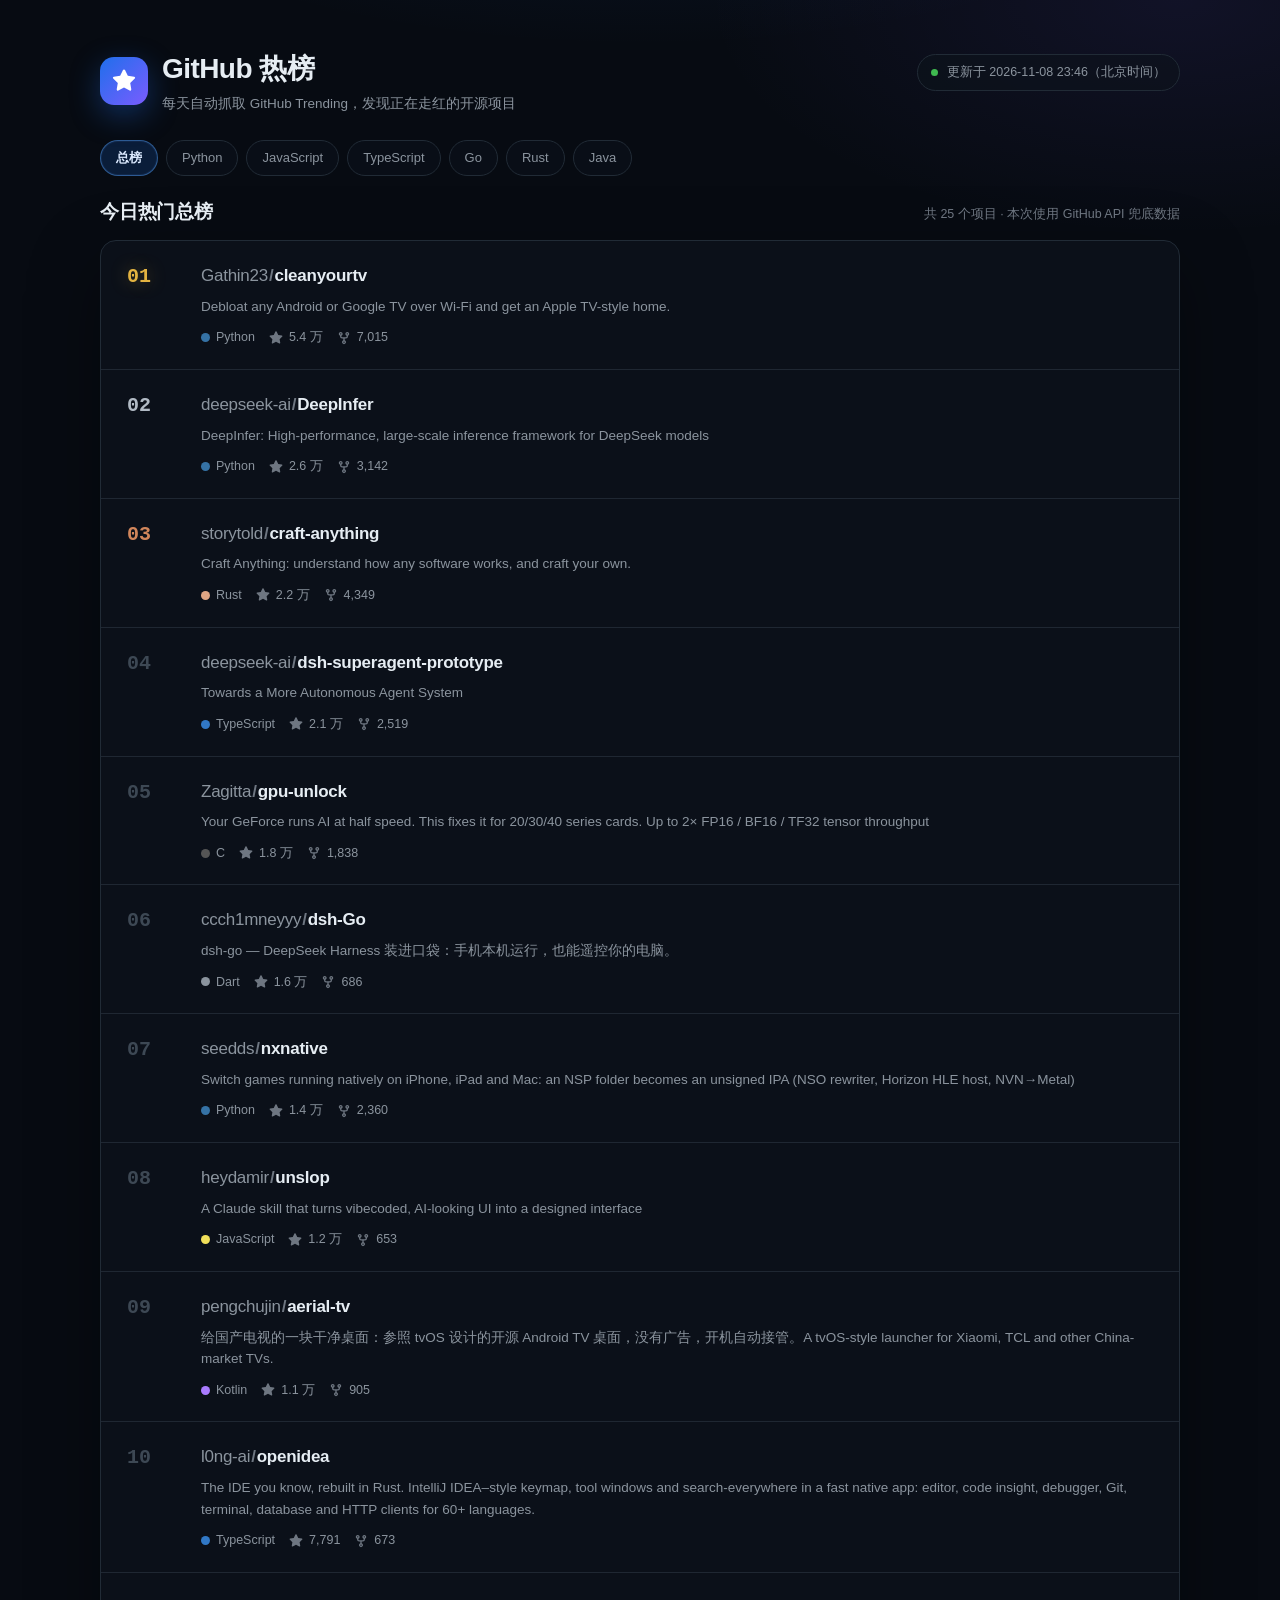
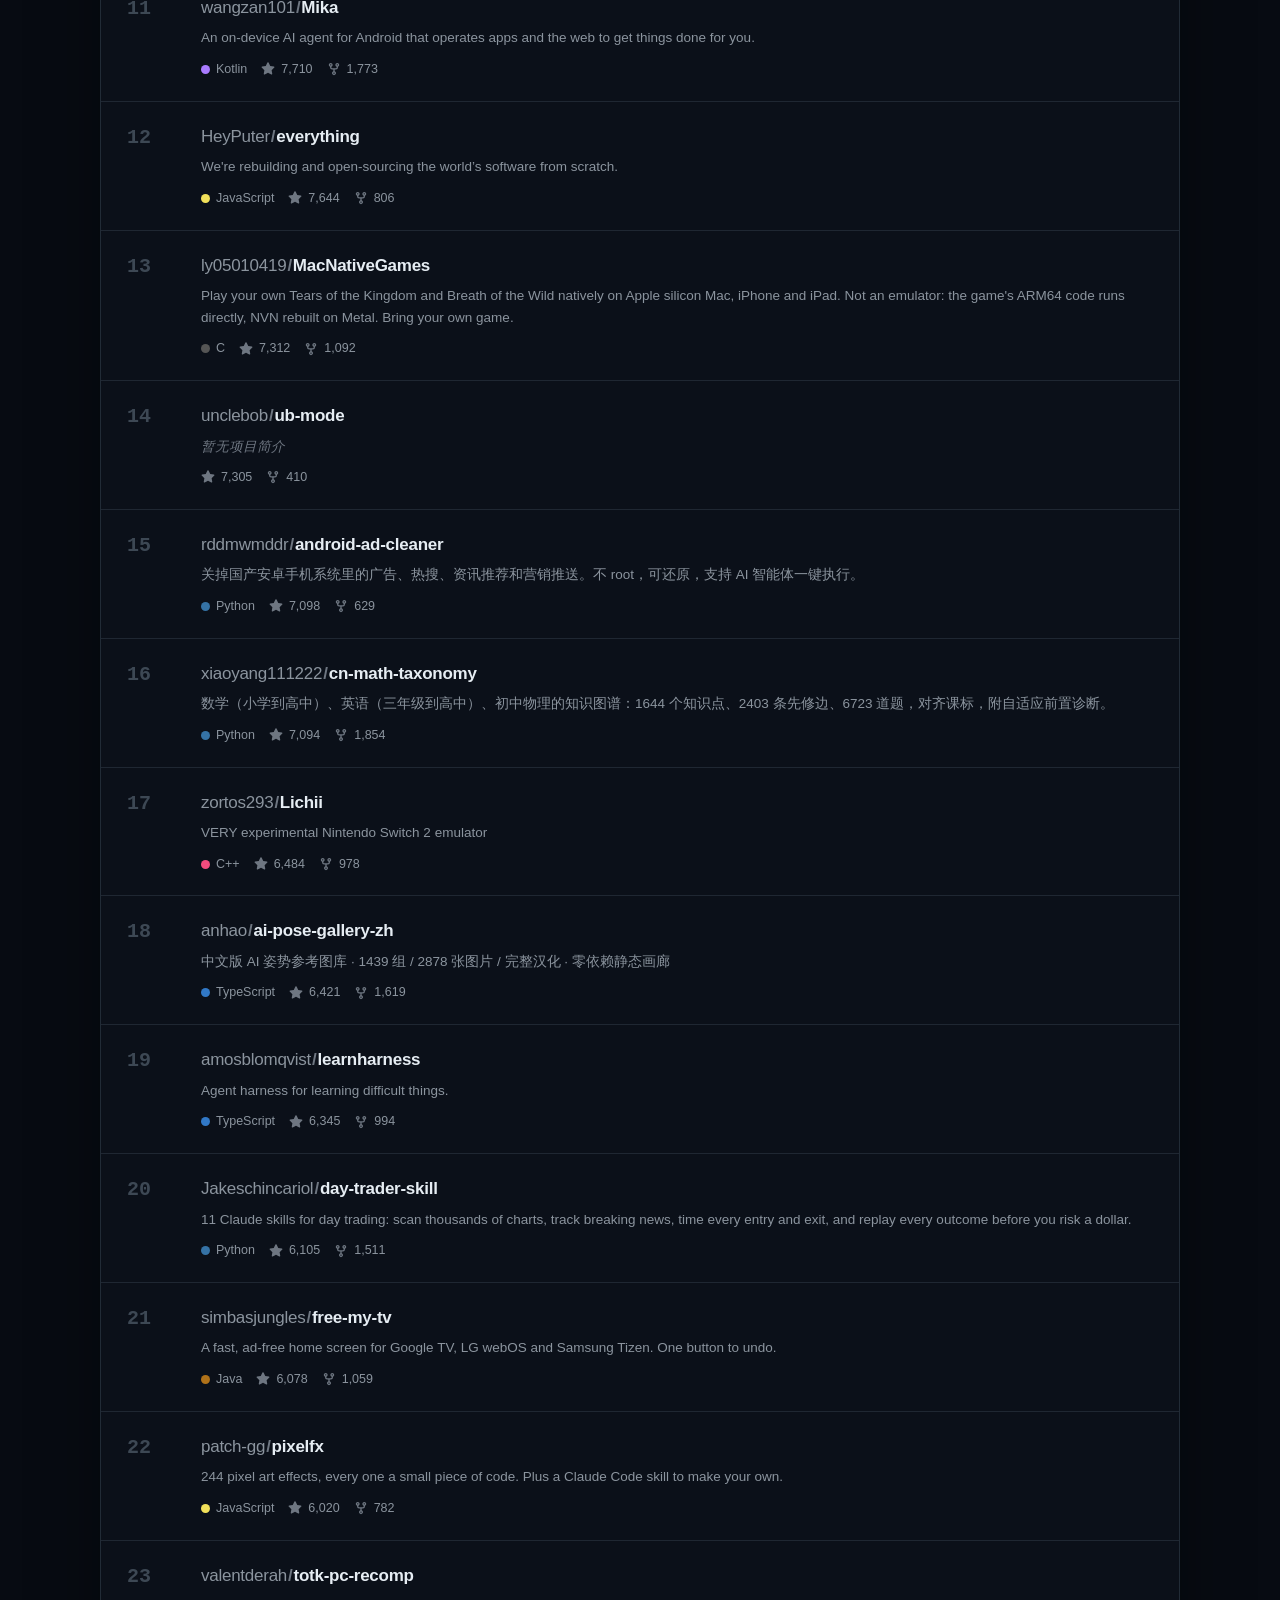
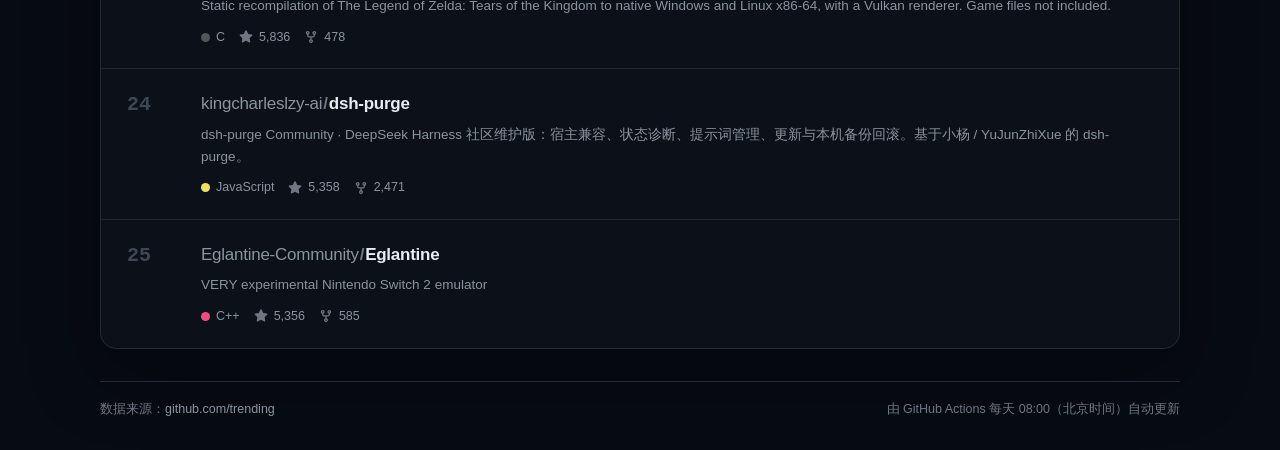
==== index.html @ 8f597caa "chore: 初始化 GitHub 热榜站点" ====
<!DOCTYPE html>
<html lang="zh-CN">
<head>
  <meta charset="UTF-8">
  <meta name="viewport" content="width=device-width, initial-scale=1">
  <meta name="color-scheme" content="dark">
  <meta name="theme-color" content="#070b12">
  <title>GitHub 热榜 · 每日 Trending</title>
  <meta name="description" content="每天自动抓取 GitHub Trending，按总榜与编程语言展示最热门的开源项目。">
  <link rel="icon" href="data:image/svg+xml,%3Csvg%20xmlns='http://www.w3.org/2000/svg'%20viewBox='0%200%20100%20100'%3E%3Ctext%20y='.9em'%20font-size='90'%3E%E2%AD%90%3C/text%3E%3C/svg%3E">
  <link rel="stylesheet" href="assets/style.css">
</head>
<body>
  <div class="page">
    <header class="site-header">
      <div class="brand">
        <span class="brand-mark" aria-hidden="true">
          <svg viewBox="0 0 16 16" width="24" height="24">
            <path fill="currentColor" d="M8 .25a.75.75 0 0 1 .673.418l1.882 3.815 4.21.612a.75.75 0 0 1 .416 1.279l-3.046 2.97.719 4.192a.75.75 0 0 1-1.088.791L8 12.347l-3.766 1.98a.75.75 0 0 1-1.088-.79l.72-4.194L.818 6.374a.75.75 0 0 1 .416-1.28l4.21-.611L7.327.668A.75.75 0 0 1 8 .25Z"/>
          </svg>
        </span>
        <div class="brand-text">
          <h1>GitHub 热榜</h1>
          <p class="tagline">每天自动抓取 GitHub Trending，发现正在走红的开源项目</p>
        </div>
      </div>
      <div class="update-badge" id="updateBadge">
        <span class="badge-dot"></span>
        <span id="updateText">正在加载数据…</span>
      </div>
    </header>

    <div class="notice" id="notice" hidden></div>

    <nav class="tabs" id="tabs" aria-label="榜单分类"></nav>

    <section class="board" aria-labelledby="boardTitle">
      <div class="board-head">
        <h2 class="board-title" id="boardTitle">今日热门总榜</h2>
        <p class="board-sub" id="boardSub">正在加载榜单数据…</p>
      </div>

      <div class="list" id="list" aria-live="polite">
        <div class="repo skeleton" aria-hidden="true">
          <span class="rank"></span>
          <div class="repo-body">
            <div class="sk-line sk-title"></div>
            <div class="sk-line sk-desc"></div>
            <div class="sk-line sk-meta"></div>
          </div>
        </div>
        <div class="repo skeleton" aria-hidden="true">
          <span class="rank"></span>
          <div class="repo-body">
            <div class="sk-line sk-title"></div>
            <div class="sk-line sk-desc"></div>
            <div class="sk-line sk-meta"></div>
          </div>
        </div>
        <div class="repo skeleton" aria-hidden="true">
          <span class="rank"></span>
          <div class="repo-body">
            <div class="sk-line sk-title"></div>
            <div class="sk-line sk-desc"></div>
            <div class="sk-line sk-meta"></div>
          </div>
        </div>
        <div class="repo skeleton" aria-hidden="true">
          <span class="rank"></span>
          <div class="repo-body">
            <div class="sk-line sk-title"></div>
            <div class="sk-line sk-desc"></div>
            <div class="sk-line sk-meta"></div>
          </div>
        </div>
        <div class="repo skeleton" aria-hidden="true">
          <span class="rank"></span>
          <div class="repo-body">
            <div class="sk-line sk-title"></div>
            <div class="sk-line sk-desc"></div>
            <div class="sk-line sk-meta"></div>
          </div>
        </div>
      </div>
    </section>

    <footer class="site-footer">
      <span>数据来源：<a href="https://github.com/trending" target="_blank" rel="noopener noreferrer">github.com/trending</a></span>
      <span>由 GitHub Actions 每天 08:00（北京时间）自动更新</span>
    </footer>
  </div>

  <script src="data/trending.js" defer></script>
  <script src="assets/app.js" defer></script>
</body>
</html>
---- assets/style.css ----
:root {
  color-scheme: dark;
  --bg: #070b12;
  --panel: #0d131c;
  --panel-soft: #0f1722;
  --border: #212b36;
  --border-strong: #303b48;
  --text: #e6edf3;
  --muted: #8b949e;
  --faint: #6e7681;
  --accent: #58a6ff;
  --green: #3fb950;
  --gold: #e3b341;
  --silver: #b1bac4;
  --bronze: #d1865b;
  --sans: -apple-system, BlinkMacSystemFont, "Segoe UI", "Noto Sans SC",
    "PingFang SC", "Microsoft YaHei", sans-serif;
  --mono: ui-monospace, SFMono-Regular, "SF Mono", Menlo, Consolas,
    "Liberation Mono", monospace;
}

* {
  box-sizing: border-box;
}

html {
  -webkit-text-size-adjust: 100%;
}

body {
  margin: 0;
  min-height: 100vh;
  color: var(--text);
  font-family: var(--sans);
  font-size: 15px;
  line-height: 1.5;
  background:
    radial-gradient(1100px 520px at 50% -8%, rgba(31, 111, 235, 0.17), transparent 65%),
    radial-gradient(760px 380px at 92% 0%, rgba(122, 92, 255, 0.09), transparent 62%),
    var(--bg);
}

a {
  color: inherit;
  text-decoration: none;
}

button {
  font: inherit;
}

[hidden] {
  display: none !important;
}

::selection {
  background: rgba(88, 166, 255, 0.28);
}

:focus-visible {
  outline: 2px solid var(--accent);
  outline-offset: 2px;
}

.page {
  width: min(1080px, calc(100% - 40px));
  margin: 0 auto;
  padding: 48px 0 32px;
}

/* 顶部区域 */
.site-header {
  display: flex;
  align-items: flex-start;
  justify-content: space-between;
  gap: 24px;
  flex-wrap: wrap;
}

.brand {
  display: flex;
  align-items: center;
  gap: 14px;
}

.brand-mark {
  display: grid;
  place-items: center;
  width: 48px;
  height: 48px;
  flex: none;
  color: #fff;
  border-radius: 14px;
  background: linear-gradient(135deg, #1f6feb, #7a5cff);
  box-shadow: 0 10px 30px rgba(31, 111, 235, 0.35);
}

.brand-text h1 {
  margin: 0;
  font-size: 28px;
  letter-spacing: -0.02em;
}

.tagline {
  margin: 4px 0 0;
  color: var(--muted);
  font-size: 13.5px;
}

.update-badge {
  display: inline-flex;
  align-items: center;
  gap: 9px;
  margin-top: 6px;
  padding: 8px 13px;
  border: 1px solid var(--border);
  border-radius: 999px;
  background: rgba(13, 19, 28, 0.6);
  color: var(--muted);
  font-size: 12.5px;
  white-space: nowrap;
}

.badge-dot {
  width: 7px;
  height: 7px;
  flex: none;
  border-radius: 50%;
  background: var(--green);
  animation: badge-pulse 2.4s ease-in-out infinite;
}

.badge-dot.is-sample {
  background: var(--gold);
  animation: none;
}

.badge-dot.is-error {
  background: #f85149;
  animation: none;
}

@keyframes badge-pulse {
  0%,
  100% {
    box-shadow: 0 0 0 3px rgba(63, 185, 80, 0.14);
  }
  50% {
    box-shadow: 0 0 0 6px rgba(63, 185, 80, 0.04);
  }
}

/* 示例数据提示 */
.notice {
  margin-top: 20px;
  padding: 10px 14px;
  border: 1px solid rgba(227, 179, 65, 0.35);
  border-radius: 10px;
  background: rgba(187, 128, 9, 0.12);
  color: var(--gold);
  font-size: 13px;
  line-height: 1.6;
}

/* 榜单分类 */
.tabs {
  display: flex;
  flex-wrap: wrap;
  gap: 8px;
  margin: 26px 0 22px;
}

.tab {
  padding: 7px 15px;
  border: 1px solid var(--border);
  border-radius: 999px;
  background: rgba(13, 19, 28, 0.5);
  color: var(--muted);
  font-size: 13px;
  cursor: pointer;
  transition: color 0.16s ease, border-color 0.16s ease, background 0.16s ease;
}

.tab:hover {
  color: var(--text);
  border-color: var(--border-strong);
  background: #121a25;
}

.tab.is-active {
  color: #dceaff;
  border-color: rgba(88, 166, 255, 0.45);
  background: rgba(31, 111, 235, 0.18);
  box-shadow: inset 0 0 0 1px rgba(88, 166, 255, 0.08);
  font-weight: 600;
}

/* 榜单标题 */
.board-head {
  display: flex;
  align-items: baseline;
  justify-content: space-between;
  gap: 16px;
  flex-wrap: wrap;
  margin-bottom: 14px;
}

.board-title {
  margin: 0;
  font-size: 19px;
  letter-spacing: -0.01em;
}

.board-sub {
  margin: 0;
  color: var(--faint);
  font-size: 12.5px;
}

/* 榜单列表 */
.list {
  overflow: hidden;
  border: 1px solid var(--border);
  border-radius: 16px;
  background: rgba(13, 19, 28, 0.72);
  box-shadow: 0 24px 70px rgba(0, 0, 0, 0.35);
}

.repo {
  display: grid;
  grid-template-columns: 58px minmax(0, 1fr);
  gap: 16px;
  align-items: start;
  padding: 22px 26px;
  transition: background 0.18s ease;
}

.repo + .repo {
  border-top: 1px solid rgba(48, 59, 72, 0.55);
}

.repo:hover {
  background: linear-gradient(90deg, rgba(88, 166, 255, 0.055), rgba(88, 166, 255, 0.012));
}

.rank {
  padding-top: 2px;
  color: #3d4854;
  font-family: var(--mono);
  font-size: 20px;
  font-weight: 600;
  font-variant-numeric: tabular-nums;
  line-height: 1.2;
  user-select: none;
}

.repo.top-1 .rank {
  color: var(--gold);
  text-shadow: 0 0 18px rgba(227, 179, 65, 0.4);
}

.repo.top-2 .rank {
  color: var(--silver);
}

.repo.top-3 .rank {
  color: var(--bronze);
}

.repo-title {
  margin: 0;
  overflow: hidden;
  font-size: 17px;
  font-weight: 600;
  letter-spacing: -0.015em;
  text-overflow: ellipsis;
  white-space: nowrap;
}

.repo-link {
  display: inline-flex;
  align-items: baseline;
  max-width: 100%;
}

.repo-link::after {
  content: "↗";
  margin-left: 7px;
  color: var(--faint);
  font-size: 11px;
  opacity: 0;
  transform: translate(0, 2px);
  transition: opacity 0.15s ease, transform 0.15s ease;
}

.repo-link:hover::after {
  opacity: 1;
  transform: translate(1px, 0);
}

.repo-owner {
  color: var(--muted);
  font-weight: 400;
}

.repo-sep {
  margin: 0 1px;
  color: var(--faint);
}

.repo-name {
  transition: color 0.15s ease;
}

.repo-link:hover .repo-name {
  color: var(--accent);
}

.repo-desc {
  display: -webkit-box;
  margin: 7px 0 0;
  overflow: hidden;
  color: var(--muted);
  font-size: 13.5px;
  line-height: 1.6;
  -webkit-box-orient: vertical;
  -webkit-line-clamp: 2;
}

.repo-desc.is-empty {
  color: var(--faint);
  font-style: italic;
}

.repo-meta {
  display: flex;
  align-items: center;
  flex-wrap: wrap;
  gap: 14px;
  margin-top: 11px;
  color: var(--muted);
  font-size: 12.5px;
}

.meta-item {
  display: inline-flex;
  align-items: center;
  gap: 6px;
}

.meta-icon {
  display: inline-flex;
  color: var(--faint);
}

.meta-icon svg {
  display: block;
}

.lang-dot {
  width: 9px;
  height: 9px;
  flex: none;
  border-radius: 50%;
  background: var(--muted);
}

.today {
  display: inline-flex;
  align-items: center;
  padding: 3px 9px;
  border: 1px solid rgba(63, 185, 80, 0.3);
  border-radius: 999px;
  background: rgba(63, 185, 80, 0.09);
  color: #56d364;
  font-size: 12px;
  font-weight: 600;
  font-variant-numeric: tabular-nums;
  white-space: nowrap;
}

/* 加载骨架 */
.repo.skeleton {
  pointer-events: none;
}

.repo.skeleton:hover {
  background: none;
}

.sk-line {
  border-radius: 6px;
  background: linear-gradient(90deg, #151d27 25%, #1e2836 37%, #151d27 63%);
  background-size: 400% 100%;
  animation: shimmer 1.4s ease infinite;
}

.sk-title {
  width: 42%;
  height: 16px;
  margin-top: 4px;
}

.sk-desc {
  width: 78%;
  height: 11px;
  margin-top: 12px;
}

.sk-meta {
  width: 30%;
  height: 10px;
  margin-top: 14px;
}

@keyframes shimmer {
  0% {
    background-position: 100% 0;
  }
  100% {
    background-position: 0 0;
  }
}

/* 空状态 */
.state-card {
  padding: 56px 24px;
  text-align: center;
}

.state-card h2 {
  margin: 0 0 8px;
  font-size: 18px;
}

.state-card p {
  max-width: 520px;
  margin: 0 auto;
  color: var(--muted);
  font-size: 13.5px;
  line-height: 1.75;
}

/* 页脚 */
.site-footer {
  display: flex;
  justify-content: space-between;
  gap: 12px;
  flex-wrap: wrap;
  margin-top: 32px;
  padding-top: 18px;
  border-top: 1px solid var(--border);
  color: var(--faint);
  font-size: 12.5px;
}

.site-footer a {
  color: var(--muted);
  border-bottom: 1px solid transparent;
  transition: color 0.15s ease, border-color 0.15s ease;
}

.site-footer a:hover {
  color: var(--accent);
  border-color: currentColor;
}

@media (max-width: 760px) {
  .page {
    width: min(100% - 28px, 680px);
    padding-top: 32px;
  }

  .brand-mark {
    width: 42px;
    height: 42px;
    border-radius: 12px;
  }

  .brand-text h1 {
    font-size: 24px;
  }

  .tagline {
    font-size: 12.5px;
  }

  .update-badge {
    margin-top: 0;
  }

  .repo {
    grid-template-columns: 38px minmax(0, 1fr);
    gap: 12px;
    padding: 18px;
  }

  .rank {
    font-size: 17px;
  }

  .repo-title {
    font-size: 15.5px;
  }

  .repo-desc {
    font-size: 13px;
  }

  .repo-meta {
    gap: 11px;
    font-size: 12px;
  }

  .site-footer {
    flex-direction: column;
    gap: 6px;
  }
}

@media (prefers-reduced-motion: reduce) {
  * {
    animation: none !important;
    transition: none !important;
  }
}
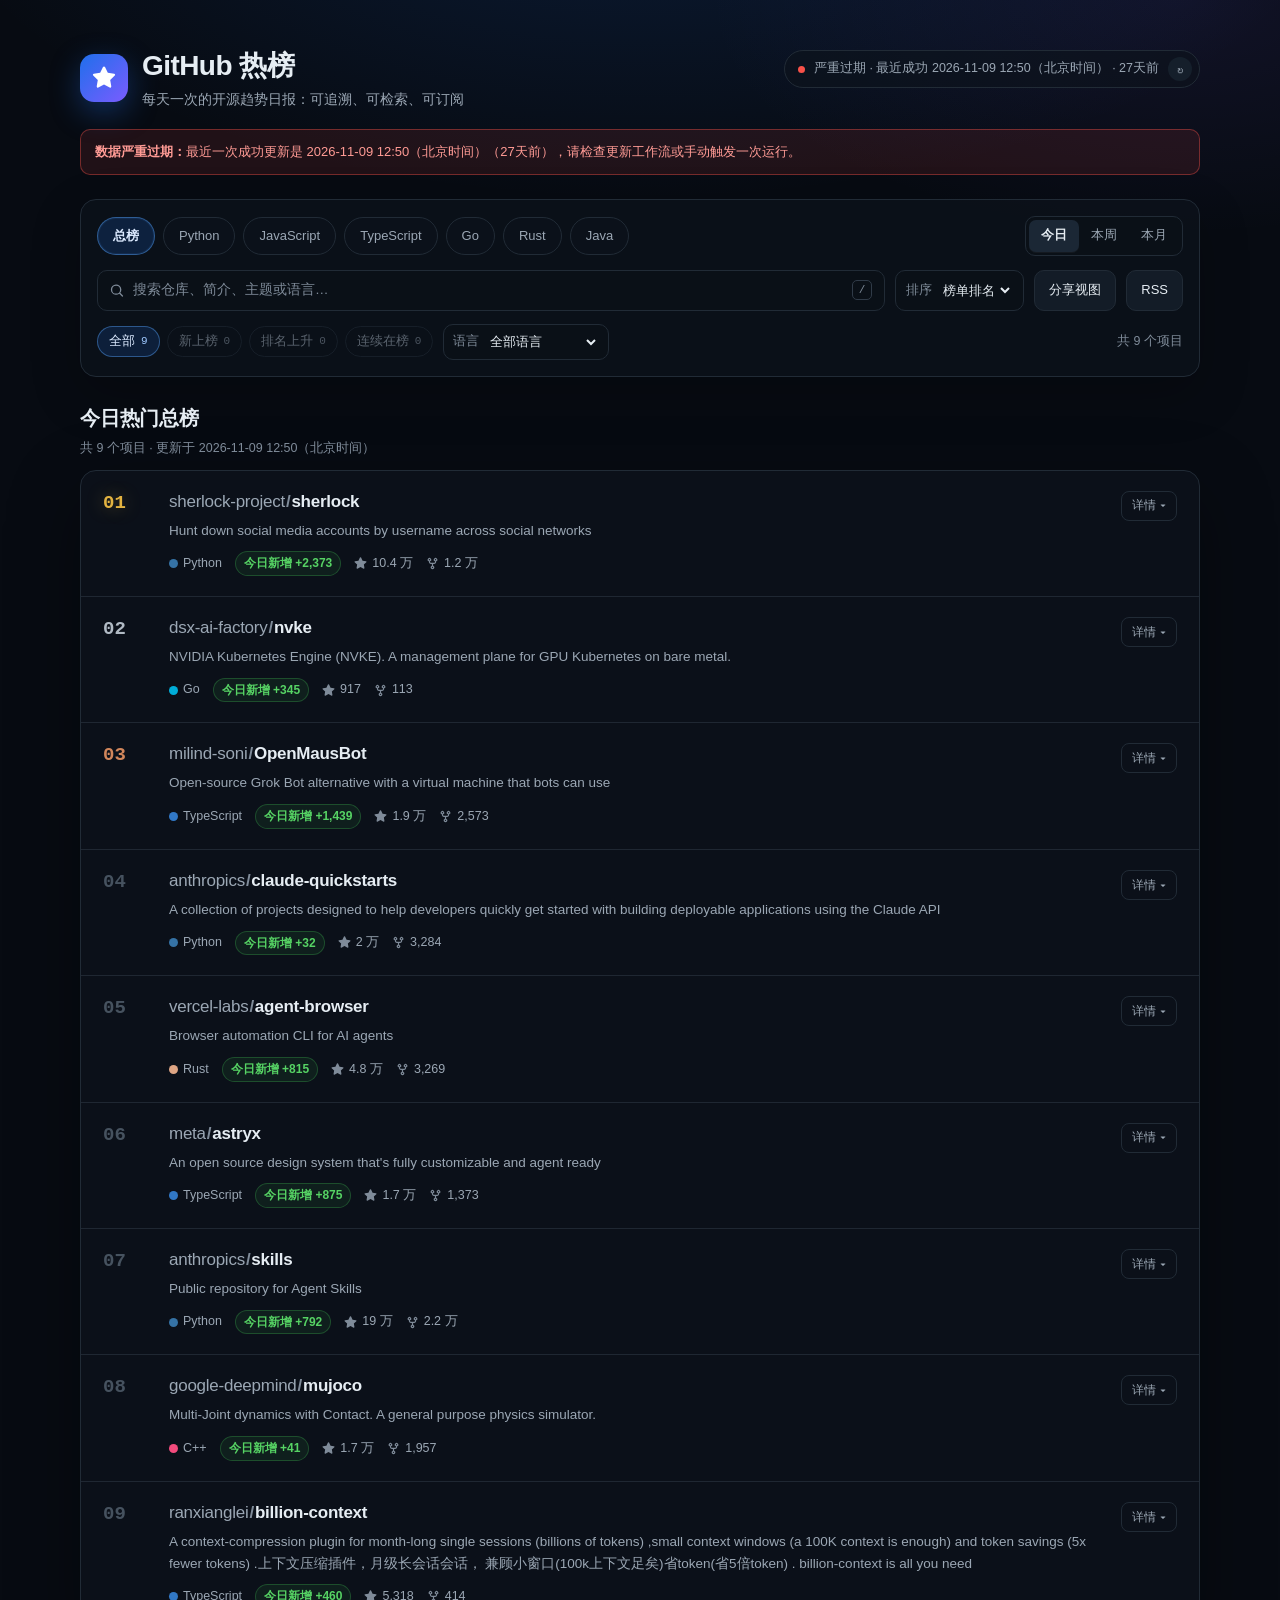
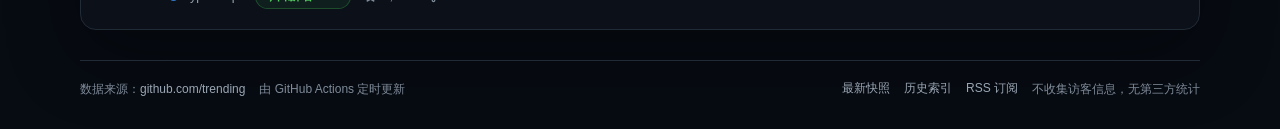
==== commit 570ec266: "feat: 产品升级PRD方案 Co-authored-by: traeagent <traeagent@users.noreply.github.com>" ====
--- a/index.html
+++ b/index.html
@@ -5,12 +5,24 @@
   <meta name="viewport" content="width=device-width, initial-scale=1">
   <meta name="color-scheme" content="dark">
   <meta name="theme-color" content="#070b12">
-  <title>GitHub 热榜 · 每日 Trending</title>
-  <meta name="description" content="每天自动抓取 GitHub Trending，按总榜与编程语言展示最热门的开源项目。">
+  <title>GitHub 热榜 · 每日开源趋势日报</title>
+  <meta name="description" content="每天自动更新、可回溯、可检索、可订阅的 GitHub Trending 趋势日报，支持语言榜、日周月时间窗与趋势标识。">
+  <link rel="alternate" type="application/rss+xml" title="GitHub 热榜 · 每日总榜" href="feed.xml">
   <link rel="icon" href="data:image/svg+xml,%3Csvg%20xmlns='http://www.w3.org/2000/svg'%20viewBox='0%200%20100%20100'%3E%3Ctext%20y='.9em'%20font-size='90'%3E%E2%AD%90%3C/text%3E%3C/svg%3E">
   <link rel="stylesheet" href="assets/style.css">
 </head>
 <body>
+  <a class="skip-link" href="#main">跳到主要内容</a>
+
+  <noscript>
+    <div class="page">
+      <div class="noscript">
+        <h2>需要启用 JavaScript</h2>
+        <p>榜单交互依赖浏览器脚本。你也可以直接查看 <a href="data/trending.json">原始数据</a> 或订阅 <a href="feed.xml">RSS</a>。</p>
+      </div>
+    </div>
+  </noscript>
+
   <div class="page">
     <header class="site-header">
       <div class="brand">
@@ -21,74 +33,145 @@
         </span>
         <div class="brand-text">
           <h1>GitHub 热榜</h1>
-          <p class="tagline">每天自动抓取 GitHub Trending，发现正在走红的开源项目</p>
+          <p class="tagline">每天一次的开源趋势日报：可追溯、可检索、可订阅</p>
         </div>
       </div>
       <div class="update-badge" id="updateBadge">
-        <span class="badge-dot"></span>
+        <span class="badge-dot" id="badgeDot" aria-hidden="true"></span>
         <span id="updateText">正在加载数据…</span>
+        <button class="badge-refresh" id="reloadBtn" type="button" title="重新加载" aria-label="重新加载页面">↻</button>
       </div>
     </header>
 
-    <div class="notice" id="notice" hidden></div>
+    <div class="notice" id="notice" role="status" hidden></div>
 
-    <nav class="tabs" id="tabs" aria-label="榜单分类"></nav>
+    <main id="main">
+      <div class="controls">
+        <div class="tabs-row">
+          <div class="tabs" id="tabs" role="tablist" aria-label="榜单分类"></div>
+          <div class="seg" id="sinceSeg" role="group" aria-label="时间窗"></div>
+        </div>
 
-    <section class="board" aria-labelledby="boardTitle">
-      <div class="board-head">
-        <h2 class="board-title" id="boardTitle">今日热门总榜</h2>
-        <p class="board-sub" id="boardSub">正在加载榜单数据…</p>
-      </div>
+        <div class="tool-row">
+          <div class="search">
+            <svg viewBox="0 0 16 16" width="15" height="15" aria-hidden="true"><path fill="currentColor" d="M10.68 11.74a6 6 0 0 1-7.922-8.982 6 6 0 0 1 8.982 7.922l3.04 3.04a.749.749 0 0 1-.326 1.275.749.749 0 0 1-.734-.215ZM11.5 7a4.5 4.5 0 1 0-9 0 4.5 4.5 0 0 0 9 0Z"/></svg>
+            <label class="sr-only" for="search">搜索项目</label>
+            <input id="search" type="search" placeholder="搜索仓库、简介、主题或语言…" autocomplete="off" maxlength="80" spellcheck="false">
+            <button class="clear" id="clearSearch" type="button" aria-label="清空搜索" hidden>×</button>
+            <kbd class="search-kbd" aria-hidden="true">/</kbd>
+          </div>
 
-      <div class="list" id="list" aria-live="polite">
-        <div class="repo skeleton" aria-hidden="true">
-          <span class="rank"></span>
-          <div class="repo-body">
-            <div class="sk-line sk-title"></div>
-            <div class="sk-line sk-desc"></div>
-            <div class="sk-line sk-meta"></div>
-          </div>
+          <label class="select">排序
+            <select id="sort">
+              <option value="rank">榜单排名</option>
+              <option value="growth">新增 Star</option>
+              <option value="stars">总 Star</option>
+            </select>
+          </label>
+
+          <button class="action-btn" id="shareBtn" type="button">分享视图</button>
+          <a class="action-btn" id="rssLink" href="feed.xml" title="订阅每日总榜 RSS">RSS</a>
         </div>
-        <div class="repo skeleton" aria-hidden="true">
-          <span class="rank"></span>
-          <div class="repo-body">
-            <div class="sk-line sk-title"></div>
-            <div class="sk-line sk-desc"></div>
-            <div class="sk-line sk-meta"></div>
-          </div>
+
+        <div class="filters">
+          <div class="chips" id="trendChips" role="group" aria-label="趋势筛选"></div>
+          <label class="select lang-filter" id="langWrap" hidden>语言
+            <select id="langFilter"></select>
+          </label>
+          <p class="count" id="resultCount" role="status" aria-live="polite">正在加载…</p>
         </div>
-        <div class="repo skeleton" aria-hidden="true">
-          <span class="rank"></span>
-          <div class="repo-body">
-            <div class="sk-line sk-title"></div>
-            <div class="sk-line sk-desc"></div>
-            <div class="sk-line sk-meta"></div>
-          </div>
-        </div>
-        <div class="repo skeleton" aria-hidden="true">
-          <span class="rank"></span>
-          <div class="repo-body">
-            <div class="sk-line sk-title"></div>
-            <div class="sk-line sk-desc"></div>
-            <div class="sk-line sk-meta"></div>
-          </div>
-        </div>
-        <div class="repo skeleton" aria-hidden="true">
-          <span class="rank"></span>
-          <div class="repo-body">
-            <div class="sk-line sk-title"></div>
-            <div class="sk-line sk-desc"></div>
-            <div class="sk-line sk-meta"></div>
+
+        <div class="share-panel" id="sharePanel" hidden>
+          <label for="shareUrl">链接</label>
+          <div class="share-row">
+            <input id="shareUrl" type="text" readonly>
+            <button class="action-btn primary" id="copyShare" type="button">复制</button>
+            <button class="icon-btn" id="closeShare" type="button" aria-label="关闭分享框">×</button>
           </div>
         </div>
       </div>
-    </section>
+
+      <section class="board" id="boardPanel" role="tabpanel" aria-labelledby="tab-all" tabindex="-1">
+        <div class="board-head">
+          <div>
+            <h2 id="boardTitle">正在加载榜单</h2>
+            <p class="board-sub" id="boardMeta">请稍候…</p>
+          </div>
+          <span class="board-flag" id="boardFlag" hidden></span>
+        </div>
+
+        <div class="inline-banner" id="boardBanner" hidden></div>
+
+        <div class="list" id="list">
+          <div class="repo skeleton" aria-hidden="true">
+            <span class="rank"></span>
+            <div class="repo-main">
+              <div class="sk-line sk-title"></div>
+              <div class="sk-line sk-desc"></div>
+              <div class="sk-line sk-meta"></div>
+            </div>
+          </div>
+          <div class="repo skeleton" aria-hidden="true">
+            <span class="rank"></span>
+            <div class="repo-main">
+              <div class="sk-line sk-title"></div>
+              <div class="sk-line sk-desc"></div>
+              <div class="sk-line sk-meta"></div>
+            </div>
+          </div>
+          <div class="repo skeleton" aria-hidden="true">
+            <span class="rank"></span>
+            <div class="repo-main">
+              <div class="sk-line sk-title"></div>
+              <div class="sk-line sk-desc"></div>
+              <div class="sk-line sk-meta"></div>
+            </div>
+          </div>
+          <div class="repo skeleton" aria-hidden="true">
+            <span class="rank"></span>
+            <div class="repo-main">
+              <div class="sk-line sk-title"></div>
+              <div class="sk-line sk-desc"></div>
+              <div class="sk-line sk-meta"></div>
+            </div>
+          </div>
+          <div class="repo skeleton" aria-hidden="true">
+            <span class="rank"></span>
+            <div class="repo-main">
+              <div class="sk-line sk-title"></div>
+              <div class="sk-line sk-desc"></div>
+              <div class="sk-line sk-meta"></div>
+            </div>
+          </div>
+        </div>
+
+        <div class="empty" id="empty" hidden>
+          <div class="empty-icon" aria-hidden="true">◎</div>
+          <h2 id="emptyTitle">没有符合条件的项目</h2>
+          <p id="emptyText">尝试调整搜索词或筛选条件。</p>
+          <div class="empty-actions">
+            <button class="action-btn primary" id="resetFilters" type="button">清除筛选</button>
+            <a class="text-btn" href="https://github.com/trending" target="_blank" rel="noopener noreferrer">查看数据源</a>
+          </div>
+        </div>
+      </section>
+    </main>
 
     <footer class="site-footer">
-      <span>数据来源：<a href="https://github.com/trending" target="_blank" rel="noopener noreferrer">github.com/trending</a></span>
-      <span>由 GitHub Actions 每天 08:00（北京时间）自动更新</span>
+      <div class="foot-line">
+        <span>数据来源：<a href="https://github.com/trending" target="_blank" rel="noopener noreferrer">github.com/trending</a></span>
+        <span>由 GitHub Actions 定时更新</span>
+      </div>
+      <div class="foot-line">
+        <a href="data/trending.json">最新快照</a>
+        <a href="data/history/index.json">历史索引</a>
+        <a href="feed.xml">RSS 订阅</a>
+        <span>不收集访客信息，无第三方统计</span>
+      </div>
     </footer>
   </div>
+
+  <div class="toast" id="toast" role="status" aria-live="polite"></div>
 
   <script src="data/trending.js" defer></script>
   <script src="assets/app.js" defer></script>
--- a/assets/style.css
+++ b/assets/style.css
@@ -3,14 +3,17 @@
   --bg: #070b12;
   --panel: #0d131c;
   --panel-soft: #0f1722;
+  --panel-deep: #0a1017;
   --border: #212b36;
   --border-strong: #303b48;
   --text: #e6edf3;
-  --muted: #8b949e;
-  --faint: #6e7681;
+  --muted: #9ba7b4;
+  --faint: #7f8b99;
   --accent: #58a6ff;
+  --accent-deep: #1f6feb;
   --green: #3fb950;
   --gold: #e3b341;
+  --red: #f85149;
   --silver: #b1bac4;
   --bronze: #d1865b;
   --sans: -apple-system, BlinkMacSystemFont, "Segoe UI", "Noto Sans SC",
@@ -25,6 +28,7 @@
 
 html {
   -webkit-text-size-adjust: 100%;
+  scroll-behavior: smooth;
 }
 
 body {
@@ -33,7 +37,7 @@
   color: var(--text);
   font-family: var(--sans);
   font-size: 15px;
-  line-height: 1.5;
+  line-height: 1.55;
   background:
     radial-gradient(1100px 520px at 50% -8%, rgba(31, 111, 235, 0.17), transparent 65%),
     radial-gradient(760px 380px at 92% 0%, rgba(122, 92, 255, 0.09), transparent 62%),
@@ -45,8 +49,15 @@
   text-decoration: none;
 }
 
+button,
+input,
+select {
+  font: inherit;
+  color: inherit;
+}
+
 button {
-  font: inherit;
+  cursor: pointer;
 }
 
 [hidden] {
@@ -62,13 +73,44 @@
   outline-offset: 2px;
 }
 
+.sr-only {
+  position: absolute;
+  width: 1px;
+  height: 1px;
+  padding: 0;
+  margin: -1px;
+  overflow: hidden;
+  clip: rect(0, 0, 0, 0);
+  white-space: nowrap;
+  border: 0;
+}
+
+.skip-link {
+  position: fixed;
+  top: 10px;
+  left: 10px;
+  z-index: 90;
+  transform: translateY(-180%);
+  padding: 9px 14px;
+  border-radius: 8px;
+  background: var(--accent);
+  color: #04101f;
+  font-size: 13px;
+  font-weight: 700;
+  transition: transform 0.15s ease;
+}
+
+.skip-link:focus {
+  transform: none;
+}
+
 .page {
-  width: min(1080px, calc(100% - 40px));
+  width: min(1120px, calc(100% - 40px));
   margin: 0 auto;
-  padding: 48px 0 32px;
-}
-
-/* 顶部区域 */
+  padding: 44px 0 30px;
+}
+
+/* 顶部 */
 .site-header {
   display: flex;
   align-items: flex-start;
@@ -81,6 +123,7 @@
   display: flex;
   align-items: center;
   gap: 14px;
+  min-width: 0;
 }
 
 .brand-mark {
@@ -95,6 +138,10 @@
   box-shadow: 0 10px 30px rgba(31, 111, 235, 0.35);
 }
 
+.brand-text {
+  min-width: 0;
+}
+
 .brand-text h1 {
   margin: 0;
   font-size: 28px;
@@ -102,7 +149,7 @@
 }
 
 .tagline {
-  margin: 4px 0 0;
+  margin: 3px 0 0;
   color: var(--muted);
   font-size: 13.5px;
 }
@@ -111,14 +158,34 @@
   display: inline-flex;
   align-items: center;
   gap: 9px;
+  min-height: 36px;
   margin-top: 6px;
-  padding: 8px 13px;
+  padding: 6px 7px 6px 13px;
   border: 1px solid var(--border);
   border-radius: 999px;
   background: rgba(13, 19, 28, 0.6);
   color: var(--muted);
   font-size: 12.5px;
-  white-space: nowrap;
+  line-height: 1.4;
+}
+
+.badge-refresh {
+  display: grid;
+  place-items: center;
+  width: 24px;
+  height: 24px;
+  flex: none;
+  border: 1px solid transparent;
+  border-radius: 50%;
+  background: #151f2b;
+  color: var(--muted);
+  font-size: 13px;
+  line-height: 1;
+}
+
+.badge-refresh:hover {
+  border-color: var(--border-strong);
+  color: var(--text);
 }
 
 .badge-dot {
@@ -130,13 +197,23 @@
   animation: badge-pulse 2.4s ease-in-out infinite;
 }
 
+.badge-dot.is-stale {
+  background: var(--gold);
+  animation: none;
+}
+
+.badge-dot.is-severe {
+  background: var(--red);
+  animation: none;
+}
+
 .badge-dot.is-sample {
   background: var(--gold);
   animation: none;
 }
 
 .badge-dot.is-error {
-  background: #f85149;
+  background: var(--red);
   animation: none;
 }
 
@@ -150,34 +227,99 @@
   }
 }
 
-/* 示例数据提示 */
+.text-btn {
+  display: inline-flex;
+  align-items: center;
+  min-height: 36px;
+  padding: 6px 10px;
+  border: 0;
+  border-radius: 8px;
+  background: transparent;
+  color: var(--muted);
+  font-size: 12.5px;
+  text-decoration: underline;
+  text-decoration-color: rgba(155, 167, 180, 0.35);
+  text-underline-offset: 3px;
+}
+
+.text-btn:hover {
+  color: var(--accent);
+}
+
+/* 通知横幅 */
 .notice {
-  margin-top: 20px;
-  padding: 10px 14px;
+  margin-top: 18px;
+  padding: 11px 14px;
   border: 1px solid rgba(227, 179, 65, 0.35);
   border-radius: 10px;
   background: rgba(187, 128, 9, 0.12);
-  color: var(--gold);
+  color: #e8c46a;
   font-size: 13px;
-  line-height: 1.6;
-}
-
-/* 榜单分类 */
+  line-height: 1.65;
+}
+
+.notice.is-partial {
+  border-color: rgba(227, 179, 65, 0.32);
+  background: rgba(187, 128, 9, 0.1);
+  color: #e8c46a;
+}
+
+.notice.is-severe {
+  border-color: rgba(248, 81, 73, 0.4);
+  background: rgba(248, 81, 73, 0.1);
+  color: #ff9b95;
+}
+
+.notice.is-info {
+  border-color: rgba(88, 166, 255, 0.32);
+  background: rgba(31, 111, 235, 0.12);
+  color: #a9d0ff;
+}
+
+.notice b {
+  font-weight: 700;
+}
+
+/* 控件区 */
+.controls {
+  margin-top: 24px;
+  padding: 16px;
+  border: 1px solid var(--border);
+  border-radius: 16px;
+  background: rgba(13, 19, 28, 0.66);
+  box-shadow: 0 18px 50px rgba(0, 0, 0, 0.22);
+}
+
+.tabs-row {
+  display: flex;
+  align-items: center;
+  justify-content: space-between;
+  gap: 12px;
+  flex-wrap: wrap;
+}
+
 .tabs {
   display: flex;
-  flex-wrap: wrap;
   gap: 8px;
-  margin: 26px 0 22px;
+  min-width: 0;
+  overflow-x: auto;
+  scrollbar-width: none;
+}
+
+.tabs::-webkit-scrollbar {
+  display: none;
 }
 
 .tab {
+  flex: none;
+  min-height: 38px;
   padding: 7px 15px;
   border: 1px solid var(--border);
   border-radius: 999px;
   background: rgba(13, 19, 28, 0.5);
   color: var(--muted);
   font-size: 13px;
-  cursor: pointer;
+  white-space: nowrap;
   transition: color 0.16s ease, border-color 0.16s ease, background 0.16s ease;
 }
 
@@ -187,7 +329,7 @@
   background: #121a25;
 }
 
-.tab.is-active {
+.tab[aria-selected="true"] {
   color: #dceaff;
   border-color: rgba(88, 166, 255, 0.45);
   background: rgba(31, 111, 235, 0.18);
@@ -195,29 +337,362 @@
   font-weight: 600;
 }
 
-/* 榜单标题 */
-.board-head {
-  display: flex;
-  align-items: baseline;
-  justify-content: space-between;
-  gap: 16px;
-  flex-wrap: wrap;
-  margin-bottom: 14px;
-}
-
-.board-title {
-  margin: 0;
-  font-size: 19px;
-  letter-spacing: -0.01em;
-}
-
-.board-sub {
-  margin: 0;
+.seg {
+  display: inline-flex;
+  flex: none;
+  padding: 3px;
+  border: 1px solid var(--border);
+  border-radius: 10px;
+  background: var(--panel-deep);
+}
+
+.seg button {
+  min-height: 32px;
+  padding: 5px 12px;
+  border: 0;
+  border-radius: 7px;
+  background: transparent;
+  color: var(--muted);
+  font-size: 12.5px;
+  white-space: nowrap;
+}
+
+.seg button:hover {
+  color: var(--text);
+}
+
+.seg button[aria-pressed="true"] {
+  background: #1b2735;
+  color: var(--text);
+  font-weight: 600;
+  box-shadow: 0 1px 0 rgba(255, 255, 255, 0.04);
+}
+
+.tool-row {
+  display: grid;
+  grid-template-columns: minmax(0, 1fr) auto auto auto;
+  gap: 10px;
+  margin-top: 14px;
+}
+
+.search {
+  position: relative;
+  display: flex;
+  align-items: center;
+  gap: 9px;
+  min-width: 0;
+  min-height: 40px;
+  padding: 0 12px;
+  border: 1px solid var(--border);
+  border-radius: 10px;
+  background: var(--panel-deep);
+  color: var(--faint);
+}
+
+.search:focus-within {
+  border-color: rgba(88, 166, 255, 0.55);
+  box-shadow: 0 0 0 3px rgba(31, 111, 235, 0.14);
+}
+
+.search input {
+  width: 100%;
+  min-width: 0;
+  padding: 9px 0;
+  border: 0;
+  outline: 0;
+  background: transparent;
+  color: var(--text);
+  font-size: 13.5px;
+}
+
+.search input::-webkit-search-cancel-button {
+  display: none;
+}
+
+.search input::placeholder {
+  color: var(--faint);
+}
+
+.search-kbd {
+  flex: none;
+  padding: 1px 6px;
+  border: 1px solid var(--border-strong);
+  border-radius: 5px;
+  color: var(--faint);
+  font-family: var(--mono);
+  font-size: 11px;
+  line-height: 1.5;
+}
+
+.search .clear {
+  flex: none;
+  display: grid;
+  place-items: center;
+  width: 22px;
+  height: 22px;
+  border: 0;
+  border-radius: 50%;
+  background: #202b39;
+  color: var(--muted);
+  font-size: 15px;
+  line-height: 1;
+}
+
+.search .clear:hover {
+  color: var(--text);
+  background: #2a3746;
+}
+
+.select {
+  display: inline-flex;
+  align-items: center;
+  gap: 7px;
+  min-height: 40px;
+  padding: 0 10px;
+  border: 1px solid var(--border);
+  border-radius: 10px;
+  background: var(--panel-deep);
   color: var(--faint);
   font-size: 12.5px;
-}
-
-/* 榜单列表 */
+  white-space: nowrap;
+}
+
+.select select {
+  max-width: 150px;
+  min-height: 34px;
+  border: 0;
+  outline: 0;
+  background: transparent;
+  color: var(--text);
+  font-size: 13px;
+  cursor: pointer;
+}
+
+.select select option {
+  background: #0d131c;
+  color: var(--text);
+}
+
+.action-btn {
+  display: inline-flex;
+  align-items: center;
+  justify-content: center;
+  gap: 6px;
+  min-height: 40px;
+  padding: 8px 14px;
+  border: 1px solid var(--border);
+  border-radius: 10px;
+  background: #131c27;
+  color: var(--text);
+  font-size: 13px;
+  white-space: nowrap;
+  transition: border-color 0.15s ease, background 0.15s ease, color 0.15s ease;
+}
+
+.action-btn:hover {
+  border-color: var(--border-strong);
+  background: #18222f;
+}
+
+.action-btn.primary {
+  border-color: rgba(88, 166, 255, 0.45);
+  background: rgba(31, 111, 235, 0.2);
+  color: #dceaff;
+  font-weight: 600;
+}
+
+.action-btn.primary:hover {
+  background: rgba(31, 111, 235, 0.3);
+}
+
+.icon-btn {
+  display: inline-flex;
+  align-items: center;
+  justify-content: center;
+  width: 36px;
+  height: 36px;
+  flex: none;
+  border: 1px solid var(--border);
+  border-radius: 9px;
+  background: #131c27;
+  color: var(--muted);
+  font-size: 18px;
+  line-height: 1;
+}
+
+.icon-btn:hover {
+  color: var(--text);
+  border-color: var(--border-strong);
+}
+
+.filters {
+  display: flex;
+  align-items: center;
+  gap: 10px;
+  flex-wrap: wrap;
+  margin-top: 13px;
+}
+
+.chips {
+  display: flex;
+  align-items: center;
+  gap: 7px;
+  flex-wrap: wrap;
+}
+
+.chip {
+  display: inline-flex;
+  align-items: center;
+  gap: 6px;
+  min-height: 31px;
+  padding: 4px 11px;
+  border: 1px solid var(--border);
+  border-radius: 999px;
+  background: transparent;
+  color: var(--muted);
+  font-size: 12.5px;
+  white-space: nowrap;
+}
+
+.chip:hover {
+  color: var(--text);
+  border-color: var(--border-strong);
+}
+
+.chip[aria-pressed="true"] {
+  border-color: rgba(88, 166, 255, 0.42);
+  background: rgba(31, 111, 235, 0.16);
+  color: #dceaff;
+}
+
+.chip .c {
+  color: var(--faint);
+  font-family: var(--mono);
+  font-size: 11px;
+  font-variant-numeric: tabular-nums;
+}
+
+.chip[aria-pressed="true"] .c {
+  color: #9fc8ff;
+}
+
+.chip[data-empty="true"] {
+  opacity: 0.55;
+}
+
+.lang-filter {
+  min-height: 31px;
+  padding: 0 9px;
+}
+
+.lang-filter select {
+  max-width: 130px;
+  font-size: 12.5px;
+}
+
+.count {
+  margin: 0 0 0 auto;
+  color: var(--faint);
+  font-size: 12.5px;
+  font-variant-numeric: tabular-nums;
+}
+
+.share-panel {
+  margin-top: 12px;
+  padding: 11px 12px;
+  border: 1px solid rgba(88, 166, 255, 0.28);
+  border-radius: 10px;
+  background: rgba(31, 111, 235, 0.08);
+}
+
+.share-panel label {
+  display: block;
+  margin-bottom: 7px;
+  color: var(--muted);
+  font-size: 12px;
+}
+
+.share-row {
+  display: flex;
+  align-items: center;
+  gap: 8px;
+}
+
+.share-row input {
+  flex: 1;
+  min-width: 0;
+  padding: 9px 11px;
+  border: 1px solid var(--border);
+  border-radius: 8px;
+  background: var(--panel-deep);
+  color: var(--text);
+  font-family: var(--mono);
+  font-size: 12px;
+}
+
+/* 榜单 */
+.board {
+  margin-top: 26px;
+  outline: none;
+}
+
+.board-head {
+  display: flex;
+  align-items: flex-end;
+  justify-content: space-between;
+  gap: 14px;
+  flex-wrap: wrap;
+  margin-bottom: 12px;
+}
+
+.board-title,
+.board-head h2 {
+  margin: 0;
+  font-size: 20px;
+  letter-spacing: -0.01em;
+}
+
+.board-sub {
+  margin: 4px 0 0;
+  color: var(--faint);
+  font-size: 12.5px;
+  line-height: 1.6;
+}
+
+.board-flag {
+  display: inline-flex;
+  align-items: center;
+  gap: 6px;
+  padding: 5px 10px;
+  border: 1px solid rgba(227, 179, 65, 0.35);
+  border-radius: 999px;
+  background: rgba(187, 128, 9, 0.1);
+  color: #e8c46a;
+  font-size: 12px;
+  white-space: nowrap;
+}
+
+.inline-banner {
+  margin-bottom: 12px;
+  padding: 10px 13px;
+  border: 1px solid rgba(227, 179, 65, 0.3);
+  border-radius: 10px;
+  background: rgba(187, 128, 9, 0.09);
+  color: #e8c46a;
+  font-size: 12.5px;
+  line-height: 1.65;
+}
+
+.inline-banner button {
+  margin-left: 8px;
+  padding: 2px 8px;
+  border: 1px solid rgba(227, 179, 65, 0.4);
+  border-radius: 6px;
+  background: transparent;
+  color: inherit;
+  font-size: 12px;
+}
+
 .list {
   overflow: hidden;
   border: 1px solid var(--border);
@@ -228,14 +703,15 @@
 
 .repo {
   display: grid;
-  grid-template-columns: 58px minmax(0, 1fr);
-  gap: 16px;
+  grid-template-columns: 52px minmax(0, 1fr) auto;
+  gap: 14px;
   align-items: start;
-  padding: 22px 26px;
+  padding: 20px 22px;
   transition: background 0.18s ease;
 }
 
-.repo + .repo {
+.repo + .repo,
+.detail + .repo {
   border-top: 1px solid rgba(48, 59, 72, 0.55);
 }
 
@@ -244,13 +720,13 @@
 }
 
 .rank {
-  padding-top: 2px;
-  color: #3d4854;
+  padding-top: 1px;
+  color: #46525f;
   font-family: var(--mono);
-  font-size: 20px;
+  font-size: 19px;
   font-weight: 600;
   font-variant-numeric: tabular-nums;
-  line-height: 1.2;
+  line-height: 1.25;
   user-select: none;
 }
 
@@ -267,20 +743,28 @@
   color: var(--bronze);
 }
 
+.repo-main {
+  min-width: 0;
+}
+
 .repo-title {
+  display: flex;
+  align-items: center;
+  gap: 8px;
+  flex-wrap: wrap;
   margin: 0;
-  overflow: hidden;
   font-size: 17px;
   font-weight: 600;
   letter-spacing: -0.015em;
-  text-overflow: ellipsis;
-  white-space: nowrap;
+  line-height: 1.35;
 }
 
 .repo-link {
   display: inline-flex;
   align-items: baseline;
+  min-width: 0;
   max-width: 100%;
+  overflow-wrap: anywhere;
 }
 
 .repo-link::after {
@@ -316,13 +800,58 @@
   color: var(--accent);
 }
 
+.badges {
+  display: inline-flex;
+  align-items: center;
+  gap: 5px;
+  flex-wrap: wrap;
+}
+
+.badge {
+  display: inline-flex;
+  align-items: center;
+  padding: 2px 7px;
+  border-radius: 999px;
+  font-size: 11px;
+  font-weight: 600;
+  font-variant-numeric: tabular-nums;
+  line-height: 1.5;
+  white-space: nowrap;
+}
+
+.badge.new {
+  border: 1px solid rgba(88, 166, 255, 0.35);
+  background: rgba(31, 111, 235, 0.16);
+  color: #9fc8ff;
+}
+
+.badge.up {
+  border: 1px solid rgba(63, 185, 80, 0.32);
+  background: rgba(63, 185, 80, 0.1);
+  color: #56d364;
+}
+
+.badge.down {
+  border: 1px solid rgba(248, 81, 73, 0.3);
+  background: rgba(248, 81, 73, 0.09);
+  color: #ff9b95;
+}
+
+.badge.streak {
+  border: 1px solid var(--border);
+  background: #131c27;
+  color: var(--muted);
+  font-weight: 500;
+}
+
 .repo-desc {
   display: -webkit-box;
-  margin: 7px 0 0;
+  margin: 6px 0 0;
   overflow: hidden;
   color: var(--muted);
   font-size: 13.5px;
-  line-height: 1.6;
+  line-height: 1.62;
+  overflow-wrap: anywhere;
   -webkit-box-orient: vertical;
   -webkit-line-clamp: 2;
 }
@@ -336,8 +865,8 @@
   display: flex;
   align-items: center;
   flex-wrap: wrap;
-  gap: 14px;
-  margin-top: 11px;
+  gap: 13px;
+  margin-top: 10px;
   color: var(--muted);
   font-size: 12.5px;
 }
@@ -345,7 +874,9 @@
 .meta-item {
   display: inline-flex;
   align-items: center;
-  gap: 6px;
+  gap: 5px;
+  font-variant-numeric: tabular-nums;
+  white-space: nowrap;
 }
 
 .meta-icon {
@@ -368,18 +899,133 @@
 .today {
   display: inline-flex;
   align-items: center;
-  padding: 3px 9px;
+  gap: 4px;
+  padding: 2px 8px;
   border: 1px solid rgba(63, 185, 80, 0.3);
   border-radius: 999px;
   background: rgba(63, 185, 80, 0.09);
   color: #56d364;
   font-size: 12px;
   font-weight: 600;
-  font-variant-numeric: tabular-nums;
   white-space: nowrap;
 }
 
-/* 加载骨架 */
+.detail-btn {
+  display: inline-flex;
+  align-items: center;
+  gap: 4px;
+  min-height: 30px;
+  padding: 4px 10px;
+  border: 1px solid var(--border);
+  border-radius: 8px;
+  background: transparent;
+  color: var(--muted);
+  font-size: 12px;
+  white-space: nowrap;
+}
+
+.detail-btn:hover,
+.detail-btn[aria-expanded="true"] {
+  border-color: var(--border-strong);
+  background: #131c27;
+  color: var(--text);
+}
+
+.detail {
+  padding: 0 22px 20px 88px;
+  background: rgba(10, 16, 23, 0.55);
+}
+
+.detail-inner {
+  padding: 15px 16px;
+  border: 1px solid var(--border);
+  border-radius: 12px;
+  background: rgba(15, 23, 34, 0.75);
+}
+
+.detail-grid {
+  display: grid;
+  grid-template-columns: repeat(2, minmax(0, 1fr));
+  gap: 13px 22px;
+}
+
+.field {
+  min-width: 0;
+}
+
+.field.wide {
+  grid-column: 1 / -1;
+}
+
+.field .label {
+  display: block;
+  margin-bottom: 3px;
+  color: var(--faint);
+  font-size: 11.5px;
+  letter-spacing: 0.02em;
+}
+
+.field .value {
+  margin: 0;
+  color: var(--text);
+  font-size: 13px;
+  line-height: 1.6;
+  overflow-wrap: anywhere;
+}
+
+.field .value.muted {
+  color: var(--muted);
+}
+
+.field a {
+  color: var(--accent);
+  text-decoration: underline;
+  text-decoration-color: rgba(88, 166, 255, 0.3);
+  text-underline-offset: 2px;
+}
+
+.field a:hover {
+  text-decoration-color: currentColor;
+}
+
+.topics {
+  display: flex;
+  flex-wrap: wrap;
+  gap: 6px;
+  margin: 0;
+  padding: 0;
+  list-style: none;
+}
+
+.topics li {
+  padding: 2px 8px;
+  border: 1px solid var(--border);
+  border-radius: 999px;
+  background: #121a25;
+  color: var(--muted);
+  font-size: 11.5px;
+}
+
+.notice-line {
+  margin: 11px 0 0;
+  padding: 7px 10px;
+  border-left: 2px solid var(--gold);
+  background: rgba(187, 128, 9, 0.08);
+  color: #e8c46a;
+  font-size: 12px;
+}
+
+.detail-actions {
+  display: flex;
+  align-items: center;
+  gap: 8px;
+  flex-wrap: wrap;
+  margin-top: 14px;
+  padding-top: 13px;
+  border-top: 1px solid rgba(48, 59, 72, 0.55);
+}
+
+/* 骨架屏 */
 .repo.skeleton {
   pointer-events: none;
 }
@@ -398,13 +1044,13 @@
 .sk-title {
   width: 42%;
   height: 16px;
-  margin-top: 4px;
+  margin-top: 3px;
 }
 
 .sk-desc {
   width: 78%;
   height: 11px;
-  margin-top: 12px;
+  margin-top: 13px;
 }
 
 .sk-meta {
@@ -423,35 +1069,93 @@
 }
 
 /* 空状态 */
-.state-card {
-  padding: 56px 24px;
+.empty {
+  padding: 54px 24px;
+  border: 1px solid var(--border);
+  border-radius: 16px;
+  background: rgba(13, 19, 28, 0.72);
   text-align: center;
 }
 
-.state-card h2 {
+.empty-icon {
+  width: 46px;
+  height: 46px;
+  margin: 0 auto 12px;
+  border: 1px dashed var(--border-strong);
+  border-radius: 50%;
+  color: var(--faint);
+  font-size: 20px;
+  line-height: 44px;
+}
+
+.empty h2 {
+  margin: 0 0 7px;
+  font-size: 18px;
+}
+
+.empty p {
+  max-width: 540px;
+  margin: 0 auto;
+  color: var(--muted);
+  font-size: 13.5px;
+  line-height: 1.75;
+  overflow-wrap: anywhere;
+}
+
+.empty-actions {
+  display: flex;
+  align-items: center;
+  justify-content: center;
+  gap: 10px;
+  flex-wrap: wrap;
+  margin-top: 16px;
+}
+
+/* noscript */
+.noscript {
+  margin-top: 40px;
+  padding: 26px;
+  border: 1px solid rgba(248, 81, 73, 0.35);
+  border-radius: 14px;
+  background: rgba(248, 81, 73, 0.08);
+}
+
+.noscript h2 {
   margin: 0 0 8px;
   font-size: 18px;
 }
 
-.state-card p {
-  max-width: 520px;
-  margin: 0 auto;
-  color: var(--muted);
-  font-size: 13.5px;
-  line-height: 1.75;
+.noscript p {
+  margin: 0;
+  color: var(--muted);
+  font-size: 14px;
+  line-height: 1.7;
+}
+
+.noscript a {
+  color: var(--accent);
+  text-decoration: underline;
 }
 
 /* 页脚 */
 .site-footer {
   display: flex;
   justify-content: space-between;
-  gap: 12px;
+  gap: 10px 18px;
   flex-wrap: wrap;
-  margin-top: 32px;
-  padding-top: 18px;
+  margin-top: 30px;
+  padding-top: 17px;
   border-top: 1px solid var(--border);
   color: var(--faint);
-  font-size: 12.5px;
+  font-size: 12px;
+  line-height: 1.7;
+}
+
+.foot-line {
+  display: flex;
+  align-items: center;
+  gap: 14px;
+  flex-wrap: wrap;
 }
 
 .site-footer a {
@@ -465,10 +1169,54 @@
   border-color: currentColor;
 }
 
-@media (max-width: 760px) {
+/* 提示 */
+.toast {
+  position: fixed;
+  left: 50%;
+  bottom: 26px;
+  z-index: 80;
+  max-width: calc(100vw - 32px);
+  transform: translate(-50%, 12px);
+  padding: 9px 16px;
+  border: 1px solid rgba(88, 166, 255, 0.35);
+  border-radius: 999px;
+  background: #0d1826;
+  color: #dceaff;
+  font-size: 12.5px;
+  line-height: 1.5;
+  white-space: nowrap;
+  overflow: hidden;
+  text-overflow: ellipsis;
+  box-shadow: 0 12px 40px rgba(0, 0, 0, 0.5);
+  opacity: 0;
+  pointer-events: none;
+  transition: opacity 0.2s ease, transform 0.2s ease;
+}
+
+.toast.show {
+  opacity: 1;
+  transform: translate(-50%, 0);
+}
+
+@media (max-width: 820px) {
+  .tool-row {
+    grid-template-columns: minmax(0, 1fr) auto auto;
+  }
+
+  .search {
+    grid-column: 1 / -1;
+  }
+
+  .count {
+    margin-left: 0;
+    width: 100%;
+  }
+}
+
+@media (max-width: 640px) {
   .page {
-    width: min(100% - 28px, 680px);
-    padding-top: 32px;
+    width: calc(100% - 28px);
+    padding-top: 26px;
   }
 
   .brand-mark {
@@ -487,16 +1235,83 @@
 
   .update-badge {
     margin-top: 0;
+    min-height: 44px;
+    padding: 0 5px 0 13px;
+    font-size: 12px;
+  }
+
+  .badge-refresh {
+    width: 44px;
+    height: 44px;
+    font-size: 15px;
+  }
+
+  .controls {
+    padding: 13px;
+  }
+
+  .tabs-row {
+    align-items: stretch;
+  }
+
+  .tabs {
+    order: 1;
+    width: 100%;
+    -webkit-mask-image: linear-gradient(90deg, #000 calc(100% - 22px), transparent);
+    mask-image: linear-gradient(90deg, #000 calc(100% - 22px), transparent);
+  }
+
+  .seg {
+    order: 2;
+    width: 100%;
+  }
+
+  .seg button {
+    flex: 1;
+    min-height: 38px;
+  }
+
+  .tool-row {
+    grid-template-columns: repeat(2, minmax(0, 1fr));
+  }
+
+  .tool-row .select {
+    grid-column: 1 / -1;
+  }
+
+  .tool-row .action-btn {
+    width: 100%;
+    min-height: 44px;
+  }
+
+  .select {
+    min-height: 44px;
+  }
+
+  .select select {
+    min-height: 44px;
+  }
+
+  .search {
+    min-height: 44px;
+  }
+
+  .chip {
+    min-height: 38px;
+  }
+
+  .lang-filter {
+    min-height: 38px;
+  }
+
+  .count {
+    font-size: 12px;
   }
 
   .repo {
-    grid-template-columns: 38px minmax(0, 1fr);
-    gap: 12px;
-    padding: 18px;
-  }
-
-  .rank {
-    font-size: 17px;
+    grid-template-columns: 34px minmax(0, 1fr);
+    gap: 10px;
+    padding: 16px 14px;
   }
 
   .repo-title {
@@ -508,17 +1323,67 @@
   }
 
   .repo-meta {
+    gap: 10px;
+    font-size: 12px;
+  }
+
+  .rank {
+    font-size: 16px;
+  }
+
+  .detail-btn {
+    grid-column: 2;
+    justify-self: start;
+    min-height: 34px;
+    margin-top: 2px;
+  }
+
+  .detail {
+    padding: 0 14px 16px;
+  }
+
+  .detail-grid {
+    grid-template-columns: minmax(0, 1fr);
     gap: 11px;
-    font-size: 12px;
+  }
+
+  .board-head {
+    align-items: flex-start;
+  }
+
+  .board-title,
+  .board-head h2 {
+    font-size: 18px;
+  }
+
+  .board-flag {
+    font-size: 11.5px;
+  }
+
+  .share-row {
+    flex-wrap: wrap;
+  }
+
+  .share-row input {
+    flex-basis: 100%;
   }
 
   .site-footer {
     flex-direction: column;
-    gap: 6px;
+  }
+
+  .toast {
+    white-space: normal;
+    text-align: center;
+    border-radius: 12px;
   }
 }
 
 @media (prefers-reduced-motion: reduce) {
+  html {
+    scroll-behavior: auto;
+  }
+
   * {
     animation: none !important;
     transition: none !important;
